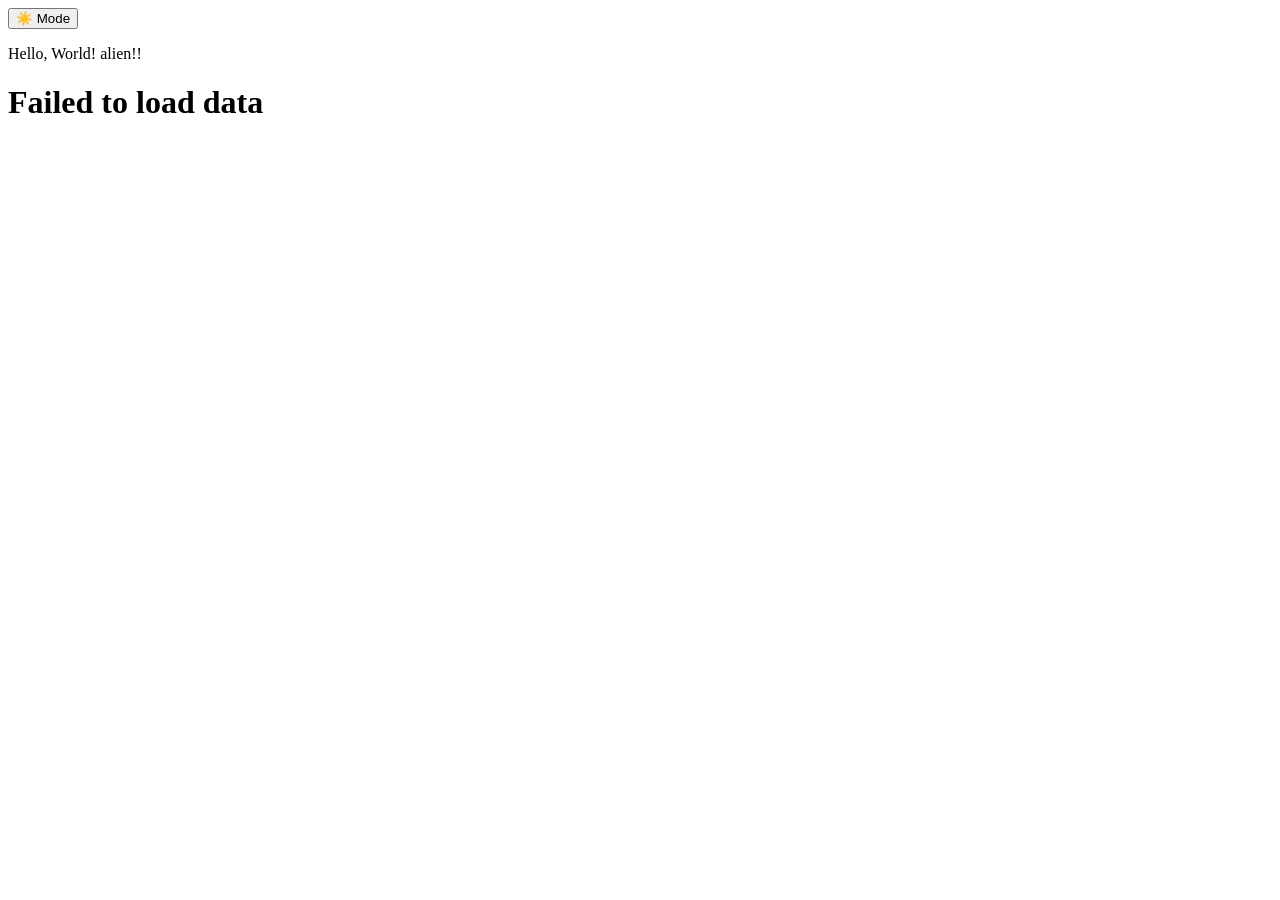
==== AWSCloud/MSE-AyushSingh0036.html @ ec2a0542 "auto update" ====
<!DOCTYPE html>
<html lang="en">
<head>
    <meta charset="UTF-8">
    <meta name="viewport" content="width=device-width, initial-scale=1.0">
    <title>Document xyz</title>
    <link rel="stylesheet" href="style.css">
</head>
<body>

    <!-- THE UPGRADED CARD LAYOUT -->
    <div class="card" id="profile-card">
        <!-- Theme Toggle Button -->
        <button id="theme-btn" onclick="toggleTheme()">☀️ Mode</button>

        <p>Hello, World! alien!!</p>
        
        <!-- Live Data Slots -->
        <h1 id="developer-name">Loading Profile...</h1>
        <h3 id="developer-role"></h3>
        <div id="skills-list"></div>
    </div>

    <!-- THE REWRITTEN JAVASCRIPT BLOCK -->
    <script>
        // 1. Fetching data cleanly from data.json
        async function loadProfileData() {
            try {
                const response = await fetch('data.json');
                if (!response.ok) throw new Error('Could not find data.json');
                
                const data = await response.json();
                
                // Inject values into HTML targets safely
                document.getElementById('developer-name').innerText = data.user.name;
                document.getElementById('developer-role').innerText = `${data.user.role} | ${data.user.status}`;
                
                // Clear loading indicators and render skills array
                const skillsContainer = document.getElementById('skills-list');
                skillsContainer.innerHTML = ''; 
                
                data.user.skills.forEach(skill => {
                    const badge = document.createElement('span');
                    badge.className = 'badge';
                    badge.innerText = skill;
                    skillsContainer.appendChild(badge);
                });
            } catch (error) {
                console.error("Error reading application data:", error);
                document.getElementById('developer-name').innerText = "Failed to load data";
            }
        }

        // 2. Interactive Theme Switcher Logic
        function toggleTheme() {
            const body = document.body;
            const card = document.getElementById('profile-card');
            const btn = document.getElementById('theme-btn');
            
            body.classList.toggle('light-mode');
            card.classList.toggle('light-card');
            
            if (body.classList.contains('light-mode')) {
                btn.innerText = "🌙 Mode";
            } else {
                btn.innerText = "☀️ Mode";
            }
        }

        // Initialize application logic immediately on page load
        window.addEventListener('DOMContentLoaded', loadProfileData);
    </script>
</body>
</html>
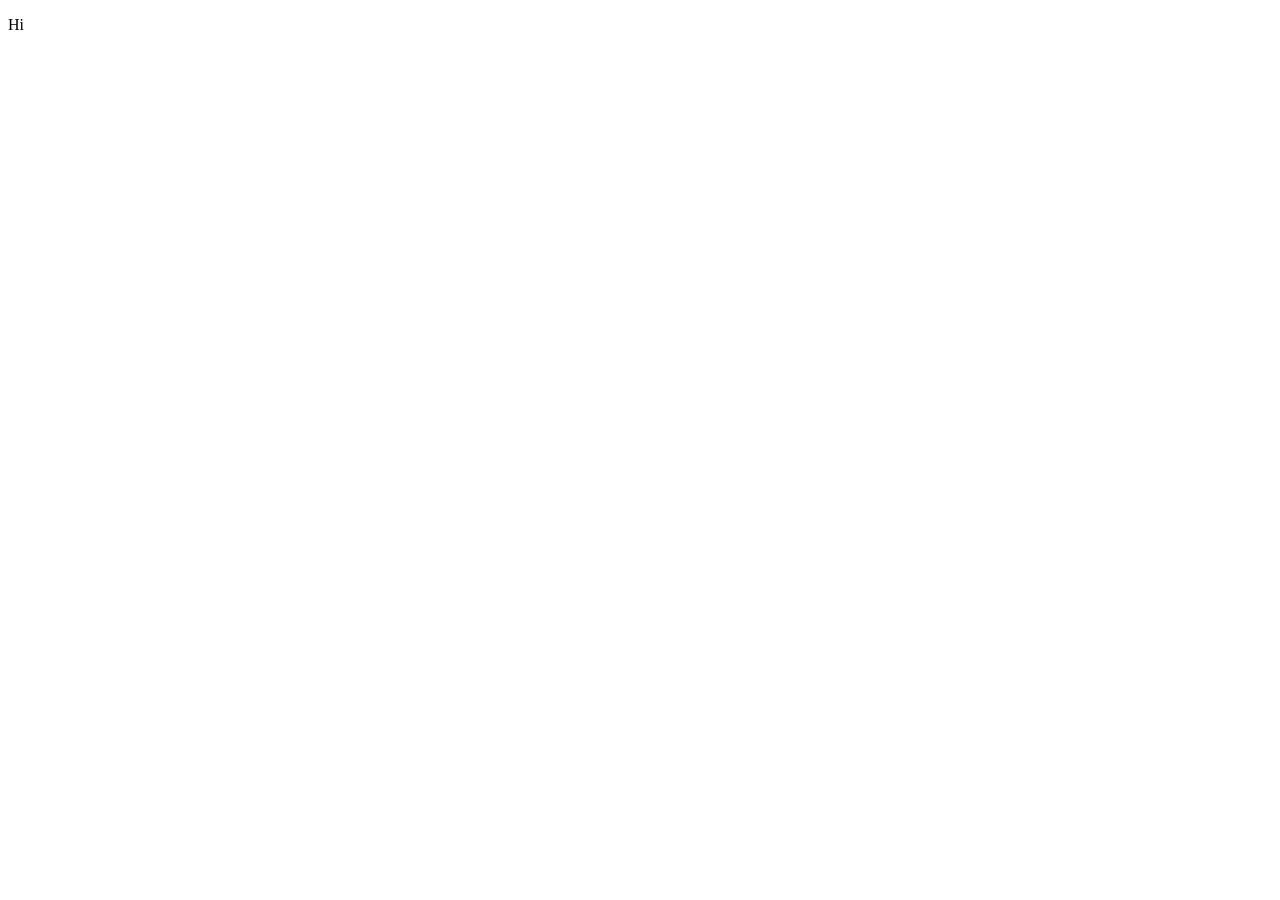
==== commit 05bfcc27: "auto update" ====
--- a/AWSCloud/MSE-AyushSingh0036.html
+++ b/AWSCloud/MSE-AyushSingh0036.html
@@ -8,67 +8,6 @@
 </head>
 <body>
 
-    <!-- THE UPGRADED CARD LAYOUT -->
-    <div class="card" id="profile-card">
-        <!-- Theme Toggle Button -->
-        <button id="theme-btn" onclick="toggleTheme()">☀️ Mode</button>
-
-        <p>Hello, World! alien!!</p>
-        
-        <!-- Live Data Slots -->
-        <h1 id="developer-name">Loading Profile...</h1>
-        <h3 id="developer-role"></h3>
-        <div id="skills-list"></div>
-    </div>
-
-    <!-- THE REWRITTEN JAVASCRIPT BLOCK -->
-    <script>
-        // 1. Fetching data cleanly from data.json
-        async function loadProfileData() {
-            try {
-                const response = await fetch('data.json');
-                if (!response.ok) throw new Error('Could not find data.json');
-                
-                const data = await response.json();
-                
-                // Inject values into HTML targets safely
-                document.getElementById('developer-name').innerText = data.user.name;
-                document.getElementById('developer-role').innerText = `${data.user.role} | ${data.user.status}`;
-                
-                // Clear loading indicators and render skills array
-                const skillsContainer = document.getElementById('skills-list');
-                skillsContainer.innerHTML = ''; 
-                
-                data.user.skills.forEach(skill => {
-                    const badge = document.createElement('span');
-                    badge.className = 'badge';
-                    badge.innerText = skill;
-                    skillsContainer.appendChild(badge);
-                });
-            } catch (error) {
-                console.error("Error reading application data:", error);
-                document.getElementById('developer-name').innerText = "Failed to load data";
-            }
-        }
-
-        // 2. Interactive Theme Switcher Logic
-        function toggleTheme() {
-            const body = document.body;
-            const card = document.getElementById('profile-card');
-            const btn = document.getElementById('theme-btn');
-            
-            body.classList.toggle('light-mode');
-            card.classList.toggle('light-card');
-            
-            if (body.classList.contains('light-mode')) {
-                btn.innerText = "🌙 Mode";
-            } else {
-                btn.innerText = "☀️ Mode";
-            }
-        }
-
-        // Initialize application logic immediately on page load
-        window.addEventListener('DOMContentLoaded', loadProfileData);
-    </script>
+    <p>Hi</p>
 </body>
 </html>
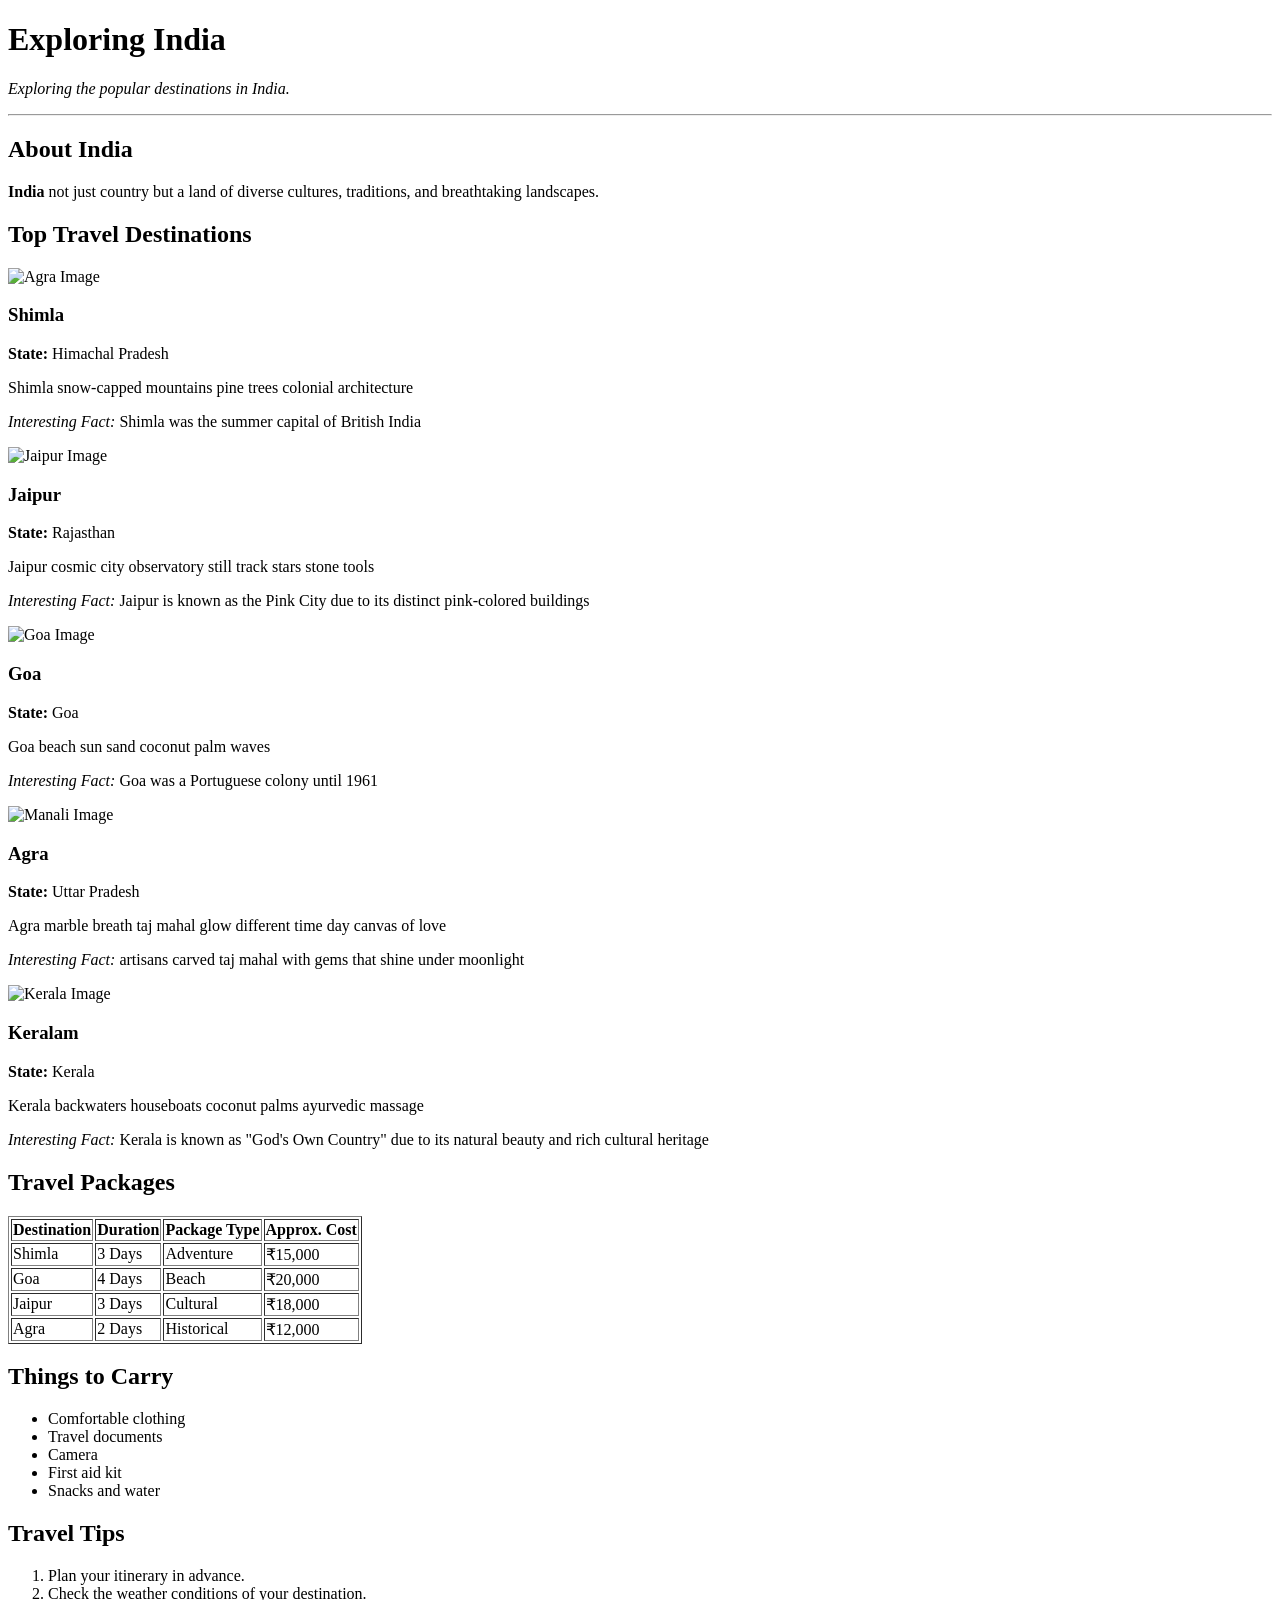
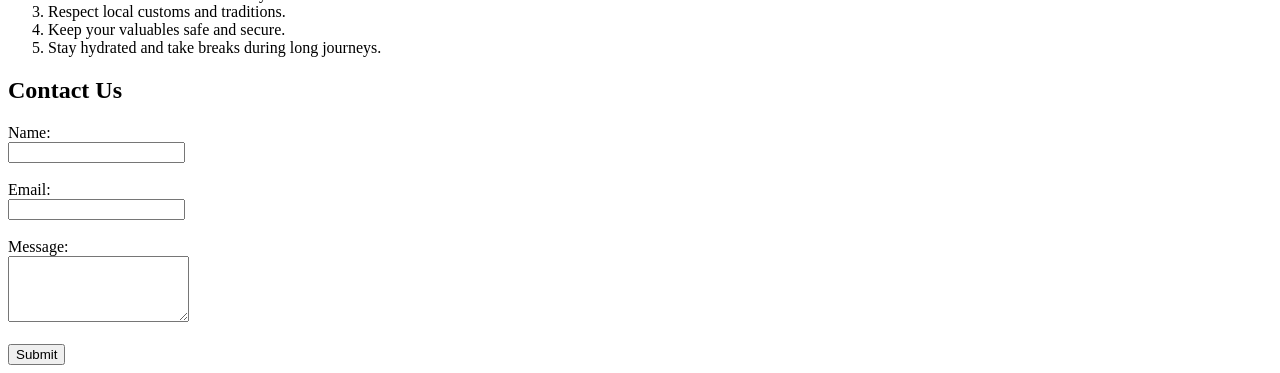
==== commit a4743fda: "auto update" ====
--- a/AWSCloud/MSE-AyushSingh0036.html
+++ b/AWSCloud/MSE-AyushSingh0036.html
@@ -1,13 +1,135 @@
-<!DOCTYPE html>
-<html lang="en">
-<head>
-    <meta charset="UTF-8">
-    <meta name="viewport" content="width=device-width, initial-scale=1.0">
-    <title>Document xyz</title>
-    <link rel="stylesheet" href="style.css">
-</head>
-<body>
+<!DOCTYPE html> 
+<html> 
+    <head> 
+        <link rel="stylesheet"href="Style.css">
+        <title>Travel and Tourism Website</title>
+        <link href="https://encrypted-tbn0.gstatic.com/images?q=tbn:ANd9GcSJ6bYeEQRVwQFHIDJTMjxsYoNL12P91Y7AkafY5y81Lw&s=10" rel="icon">
+    </head> 
 
-    <p>Hi</p>
-</body>
-</html>
+<body>  
+
+    
+    <header> 
+        <h1>Exploring India</h1> 
+        <p><i>Exploring the popular destinations in India.</i></p> 
+        <hr> 
+    </header> 
+
+    
+    <section> 
+        <h2>About India</h2> 
+        <p><b>India</b> not just country but a land of diverse cultures, traditions, and breathtaking landscapes.</p> 
+    </section> 
+
+    
+    <section>
+        <h2>Top Travel Destinations</h2> 
+
+        
+        <img src="https://encrypted-tbn0.gstatic.com/images?q=tbn:ANd9GcSS6dslh4A7EO34ei3Ywr207pYrH89nV8lkckLEMsmtAw&s=10" alt="Agra Image" width="200"> <!-- picture -->
+        <h3>Shimla</h3> 
+        <p><b>State:</b> Himachal Pradesh</p> 
+        <p>Shimla snow-capped mountains pine trees colonial architecture</p> 
+        <p><i>Interesting Fact:</i> Shimla was the summer capital of British India</p> 
+
+        
+        <img src="https://encrypted-tbn0.gstatic.com/images?q=tbn:ANd9GcQIxu1MAvSFG8vBbFVyZb55ClDnPiMWnWx03W8K4f7OzA&s=10" alt="Jaipur Image" width="200">
+        <h3>Jaipur</h3>
+        <p><b>State:</b> Rajasthan</p>
+        <p>Jaipur cosmic city observatory still track stars stone tools</p>
+        <p><i>Interesting Fact:</i> Jaipur is known as the Pink City due to its distinct pink-colored buildings</p>
+        
+        <img src="https://encrypted-tbn0.gstatic.com/images?q=tbn:ANd9GcSp9ye-GSUMICdm-E39QSCazATCZmaCEi05akk5PJiY-w&s=10" alt="Goa Image" width="200">
+        <h3>Goa</h3>
+        <p><b>State:</b> Goa</p>
+        <p>Goa beach sun sand coconut palm waves</p>
+        <p><i>Interesting Fact:</i> Goa was a Portuguese colony until 1961</p>
+        
+        <img src="https://encrypted-tbn0.gstatic.com/images?q=tbn:ANd9GcRGPlyUO5e0KKByTQ5SLAKnum8kNG2lcvAqK2Qro10RZA&s=10" alt="Manali Image" width="200">
+        <h3>Agra</h3>
+        <p><b>State:</b> Uttar Pradesh</p>
+        <p>Agra marble breath taj mahal glow different time day canvas of love</p>
+        <p><i>Interesting Fact:</i> artisans carved taj mahal with gems that shine under moonlight</p>
+
+        
+        <img src="https://encrypted-tbn0.gstatic.com/images?q=tbn:ANd9GcQyu6OY0H_nspHxxn3TvCznXTH7gHf3Im-tZ6jTeYe6cw&s=10" alt="Kerala Image" width="200">
+        <h3>Keralam</h3>
+        <p><b>State:</b> Kerala</p>
+        <p>Kerala backwaters houseboats coconut palms ayurvedic massage</p>
+        <p><i>Interesting Fact:</i> Kerala is known as "God's Own Country" due to its natural beauty and rich cultural heritage</p>
+    </section>
+
+    
+    <section>
+        <h2>Travel Packages</h2> 
+        <table border="1"> 
+            <tr>
+                <th>Destination</th>
+                <th>Duration</th>
+                <th>Package Type</th>
+                <th>Approx. Cost</th>
+            </tr>
+            <tr>
+                <td>Shimla</td>
+                <td>3 Days</td>
+                <td>Adventure</td>
+                <td>₹15,000</td>
+            </tr>
+            <tr>
+                <td>Goa</td>
+                <td>4 Days</td>
+                <td>Beach</td>
+                <td>₹20,000</td>
+            </tr>
+            <tr>
+                <td>Jaipur</td>
+                <td>3 Days</td>
+                <td>Cultural</td>
+                <td>₹18,000</td>
+            </tr>
+            <tr>
+                <td>Agra</td>
+                <td>2 Days</td>
+                <td>Historical</td>
+                <td>₹12,000</td>
+            </tr>
+        </table>
+    </section>
+
+    
+    <section>
+        <h2>Things to Carry</h2>
+        <ul>
+            <li>Comfortable clothing</li>
+            <li>Travel documents</li>
+            <li>Camera</li>
+            <li>First aid kit</li>
+            <li>Snacks and water</li>
+        </ul>
+
+        <h2>Travel Tips</h2>
+        <ol>
+            <li>Plan your itinerary in advance.</li>
+            <li>Check the weather conditions of your destination.</li>
+            <li>Respect local customs and traditions.</li>
+            <li>Keep your valuables safe and secure.</li>
+            <li>Stay hydrated and take breaks during long journeys.</li>
+        </ol>
+    </section>
+
+    
+    <section>
+        <h2>Contact Us</h2>
+        <form action="submit_form.php" method="post">
+            <label for="name">Name:</label><br>
+            <input type="text" id="name" name="name" required><br><br>
+
+            <label for="email">Email:</label><br>
+            <input type="email" id="email" name="email" required><br><br>
+
+            <label for="message">Message:</label><br>
+            <textarea id="message" name="message" rows="4" required></textarea><br><br>
+
+            <input type="submit" value="Submit">
+        </form>
+            
--- a/AWSCloud/Style.css
+++ b/AWSCloud/Style.css
@@ -0,0 +1,20 @@
+/* body {
+    background-color: #1e1e24; /* Dark sleek background */
+    color: #ffffff;           /* White text color */
+    font-family: 'Segoe UI', Tahoma, Geneva, Verdana, sans-serif;
+    display: flex;
+    flex-direction: column;
+    align-items: center;
+    justify-content: center;
+    height: 100vh;
+    margin: 0;
+}
+
+p {
+    font-size: 24px;
+    background: linear-gradient(45deg, #ff007f, #7f00ff);
+    background-clip: text;
+    -webkit-background-clip: text;
+    -webkit-text-fill-color: transparent;
+    font-weight: bold;
+} */
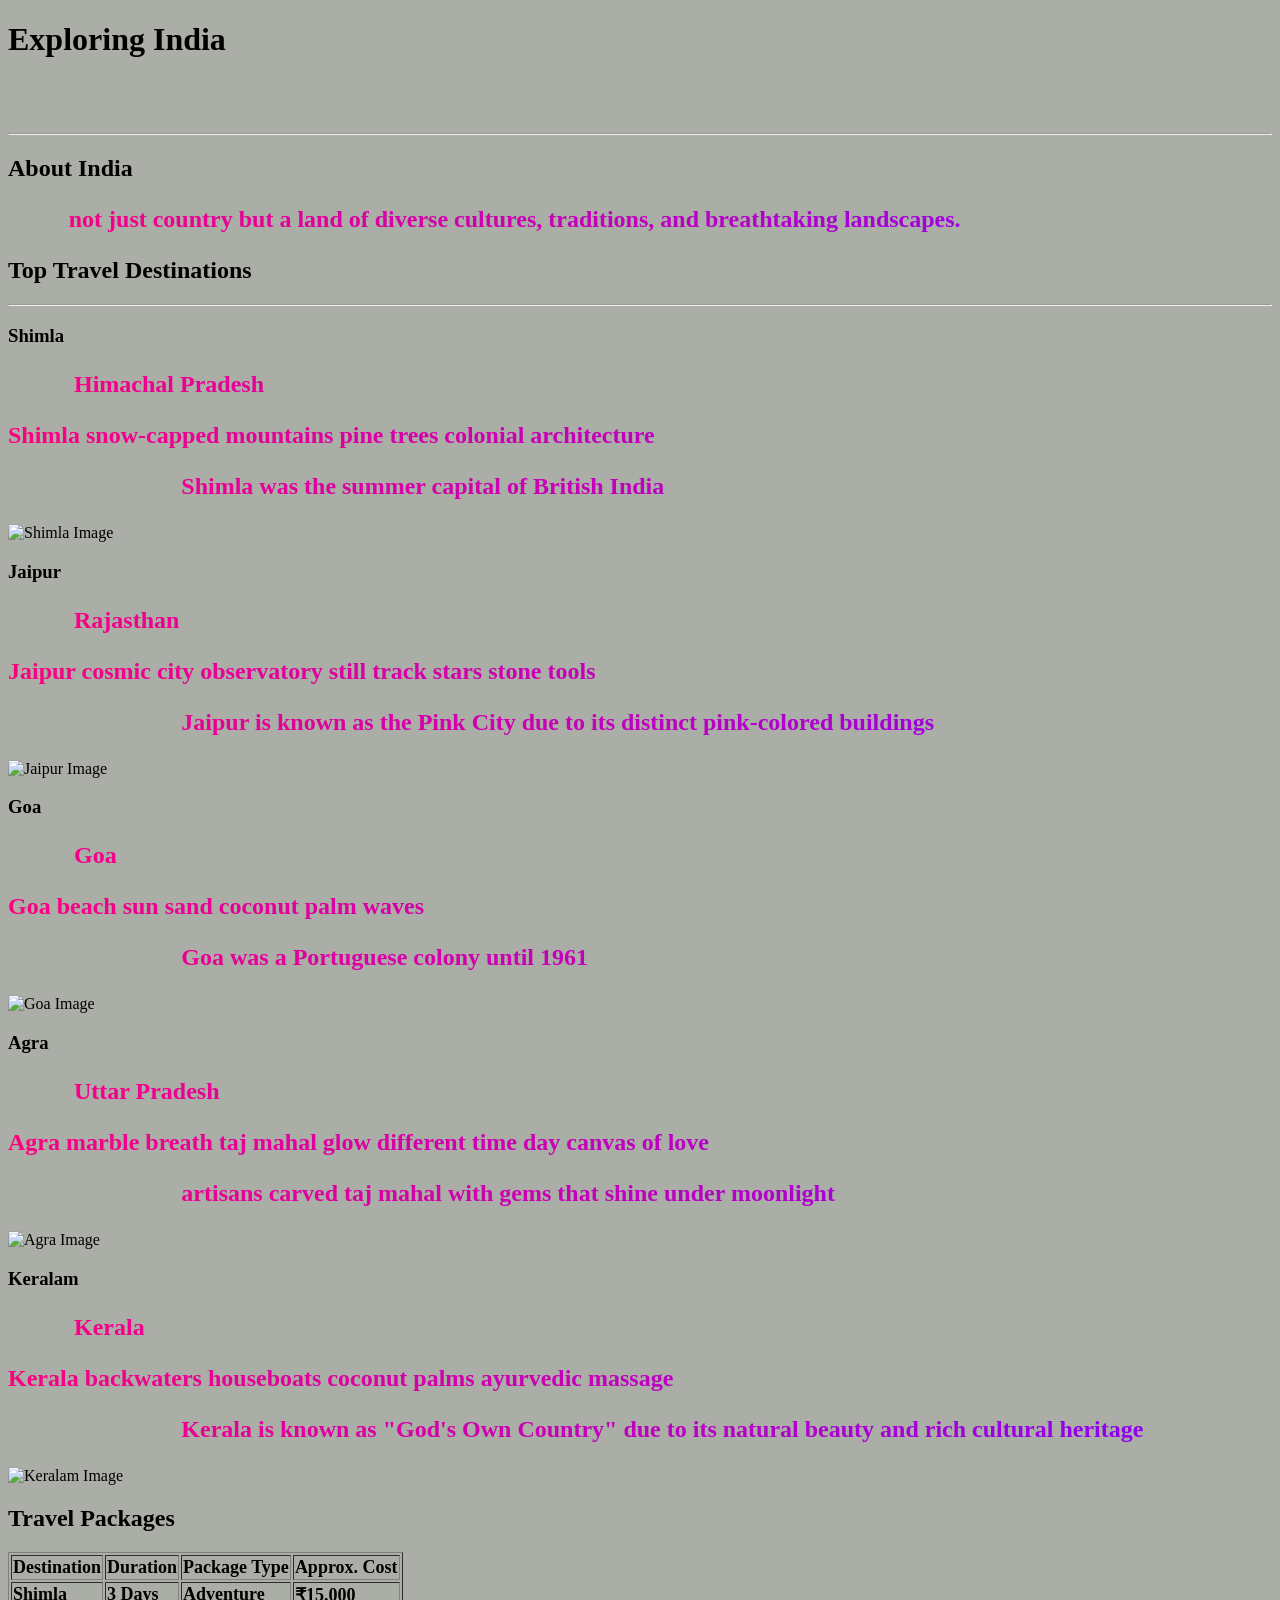
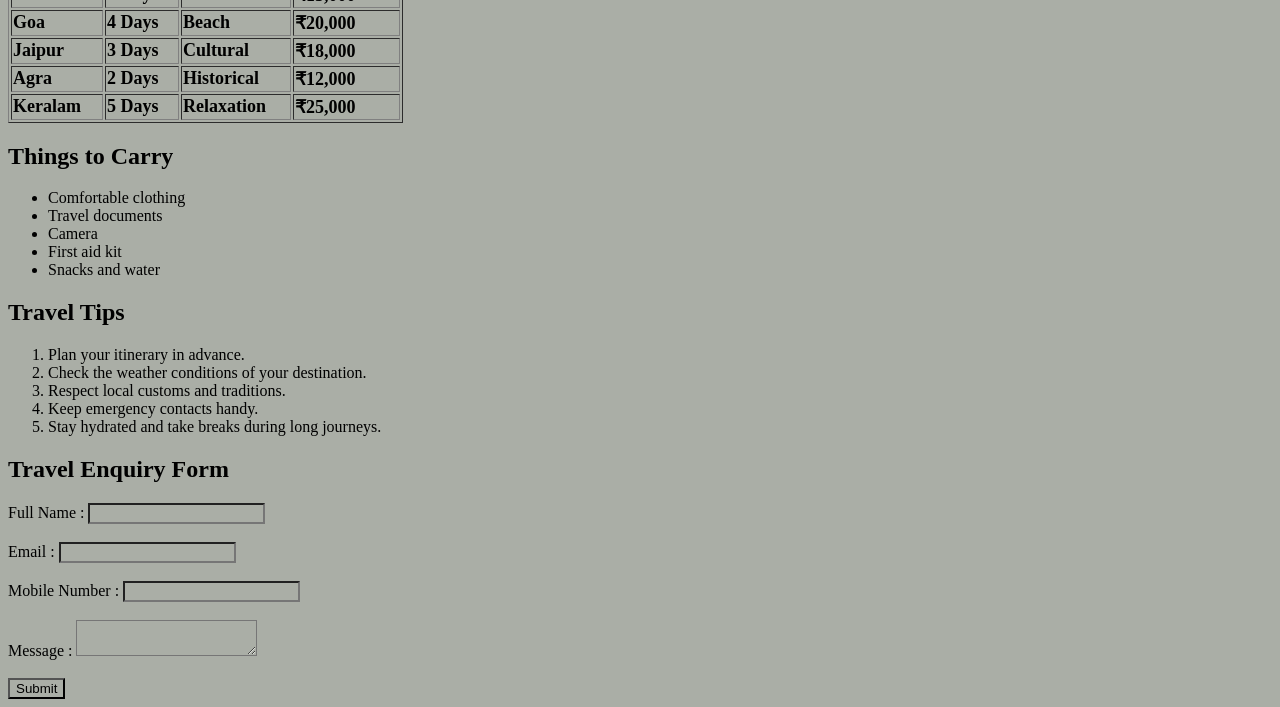
==== commit 8853875c: "auto update" ====
--- a/AWSCloud/MSE-AyushSingh0036.html
+++ b/AWSCloud/MSE-AyushSingh0036.html
@@ -24,39 +24,41 @@
     
     <section>
         <h2>Top Travel Destinations</h2> 
-
-        
-        <img src="https://encrypted-tbn0.gstatic.com/images?q=tbn:ANd9GcSS6dslh4A7EO34ei3Ywr207pYrH89nV8lkckLEMsmtAw&s=10" alt="Agra Image" width="200"> <!-- picture -->
+        <hr>
         <h3>Shimla</h3> 
         <p><b>State:</b> Himachal Pradesh</p> 
         <p>Shimla snow-capped mountains pine trees colonial architecture</p> 
         <p><i>Interesting Fact:</i> Shimla was the summer capital of British India</p> 
+        <img src="https://encrypted-tbn0.gstatic.com/images?q=tbn:ANd9GcSQIQYUCHLscMyW1WJqlYfCLeEUy78O2hTWDSZ9KbaaPQ&s=10" alt="Shimla Image" width="200">
 
         
-        <img src="https://encrypted-tbn0.gstatic.com/images?q=tbn:ANd9GcQIxu1MAvSFG8vBbFVyZb55ClDnPiMWnWx03W8K4f7OzA&s=10" alt="Jaipur Image" width="200">
         <h3>Jaipur</h3>
         <p><b>State:</b> Rajasthan</p>
         <p>Jaipur cosmic city observatory still track stars stone tools</p>
         <p><i>Interesting Fact:</i> Jaipur is known as the Pink City due to its distinct pink-colored buildings</p>
+        <img src="https://encrypted-tbn0.gstatic.com/images?q=tbn:ANd9GcSQIQYUCHLscMyW1WJqlYfCLeEUy78O2hTWDSZ9KbaaPQ&s=10" alt="Jaipur Image" width="200">
         
-        <img src="https://encrypted-tbn0.gstatic.com/images?q=tbn:ANd9GcSp9ye-GSUMICdm-E39QSCazATCZmaCEi05akk5PJiY-w&s=10" alt="Goa Image" width="200">
         <h3>Goa</h3>
         <p><b>State:</b> Goa</p>
         <p>Goa beach sun sand coconut palm waves</p>
         <p><i>Interesting Fact:</i> Goa was a Portuguese colony until 1961</p>
+        <img src="https://encrypted-tbn0.gstatic.com/images?q=tbn:ANd9GcSKAwNaV7VFt0w2VFZ790LnepTZfbwRUGBeBFOl1bVbXg&s=10" alt="Goa Image" width="200">
+
         
-        <img src="https://encrypted-tbn0.gstatic.com/images?q=tbn:ANd9GcRGPlyUO5e0KKByTQ5SLAKnum8kNG2lcvAqK2Qro10RZA&s=10" alt="Manali Image" width="200">
         <h3>Agra</h3>
         <p><b>State:</b> Uttar Pradesh</p>
         <p>Agra marble breath taj mahal glow different time day canvas of love</p>
         <p><i>Interesting Fact:</i> artisans carved taj mahal with gems that shine under moonlight</p>
+         <img src="https://encrypted-tbn0.gstatic.com/images?q=tbn:ANd9GcQiIC-86JGFHhMkpR0NWvifMB80HJz8tSkKw7OX0kf3Vw&s=10" alt="Agra Image" width="200">
+
 
         
-        <img src="https://encrypted-tbn0.gstatic.com/images?q=tbn:ANd9GcQyu6OY0H_nspHxxn3TvCznXTH7gHf3Im-tZ6jTeYe6cw&s=10" alt="Kerala Image" width="200">
         <h3>Keralam</h3>
         <p><b>State:</b> Kerala</p>
         <p>Kerala backwaters houseboats coconut palms ayurvedic massage</p>
         <p><i>Interesting Fact:</i> Kerala is known as "God's Own Country" due to its natural beauty and rich cultural heritage</p>
+         <img src="https://encrypted-tbn0.gstatic.com/images?q=tbn:ANd9GcQJ8JGqbHJ5r1oGcyfe7BsAEGBMFL8Ry5D1r9mjcbN1jw&s=10" alt="Keralam Image" width="200">
+
     </section>
 
     
@@ -93,6 +95,11 @@
                 <td>Historical</td>
                 <td>₹12,000</td>
             </tr>
+            <tr>
+                <td>Keralam</td>
+                <td>5 Days</td>
+                <td>Relaxation</td>
+                <td>₹25,000</td>
         </table>
     </section>
 
@@ -112,24 +119,24 @@
             <li>Plan your itinerary in advance.</li>
             <li>Check the weather conditions of your destination.</li>
             <li>Respect local customs and traditions.</li>
-            <li>Keep your valuables safe and secure.</li>
+            <li>Keep emergency contacts handy.</li>
             <li>Stay hydrated and take breaks during long journeys.</li>
         </ol>
     </section>
 
     
     <section>
-        <h2>Contact Us</h2>
-        <form action="submit_form.php" method="post">
-            <label for="name">Name:</label><br>
-            <input type="text" id="name" name="name" required><br><br>
+        <h2>Travel Enquiry Form</h2>
+        <form>
+            <label>Full Name :</label>
+            <input type="text" name="fullname"><br><br>
 
-            <label for="email">Email:</label><br>
-            <input type="email" id="email" name="email" required><br><br>
-
-            <label for="message">Message:</label><br>
-            <textarea id="message" name="message" rows="4" required></textarea><br><br>
-
+            <label>Email :</label>
+            <input type="email" name="email"><br><br>
+            <label>Mobile Number :</label>
+            <input type="tel" name="mobile"><br><br>
+            <label>Message :</label>
+            <textarea name="message"></textarea><br><br>
             <input type="submit" value="Submit">
         </form>
-            +    </section>
--- a/AWSCloud/Style.css
+++ b/AWSCloud/Style.css
@@ -1,14 +1,3 @@
-/* body {
-    background-color: #1e1e24; /* Dark sleek background */
-    color: #ffffff;           /* White text color */
-    font-family: 'Segoe UI', Tahoma, Geneva, Verdana, sans-serif;
-    display: flex;
-    flex-direction: column;
-    align-items: center;
-    justify-content: center;
-    height: 100vh;
-    margin: 0;
-}
 
 p {
     font-size: 24px;
@@ -17,4 +6,22 @@
     -webkit-background-clip: text;
     -webkit-text-fill-color: transparent;
     font-weight: bold;
-} */
+}
+h {
+    font-size: 36px;
+    background: linear-gradient(45deg, #ff007f, #7f00ff);
+    background-clip: text;
+    -webkit-background-clip: text;
+    -webkit-text-fill-color: transparent;
+    font-weight: bold;
+}
+tr {
+    font-size: 18px;
+    background: linear-gradient(45deg, #ff007f, #7f00ff);
+    background-clip: text;
+    -webkit-background-clip: text;
+    font-weight: bold;
+}
+* {
+    background-color:#aaaea6
+}
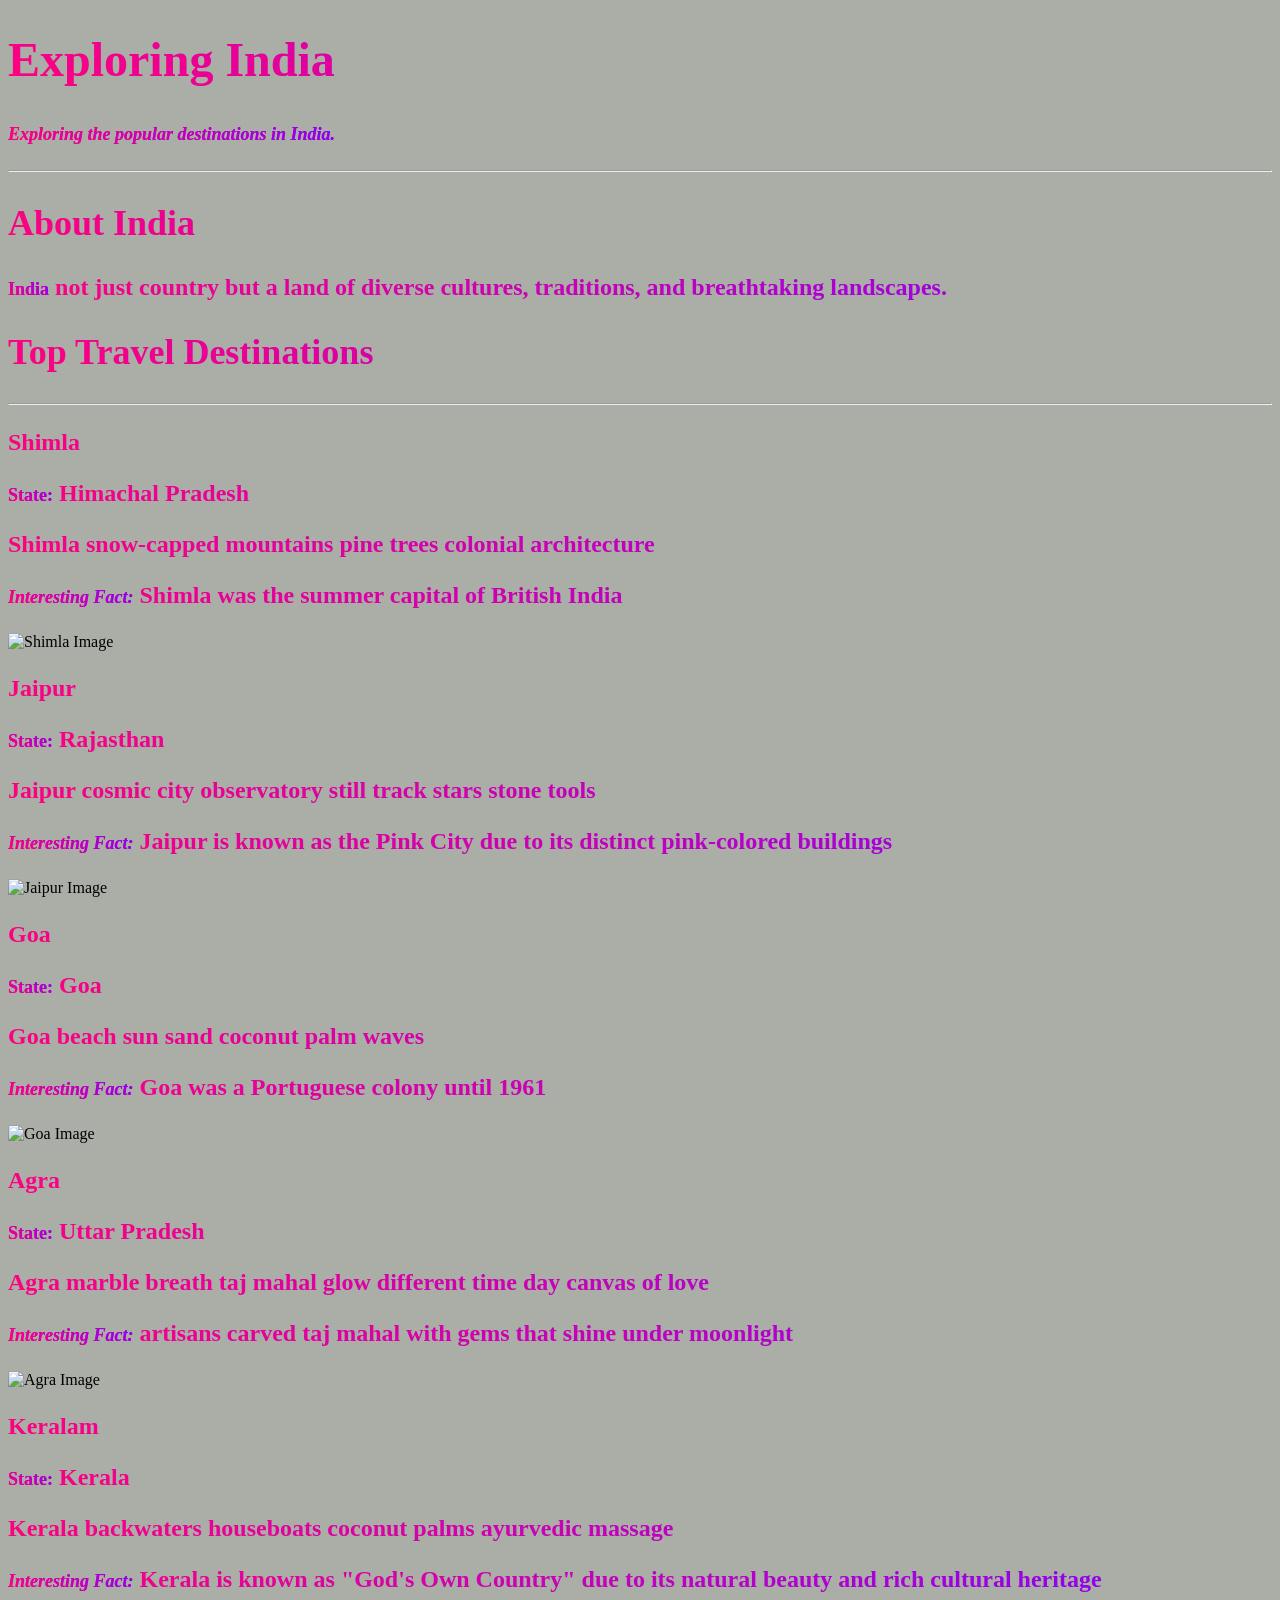
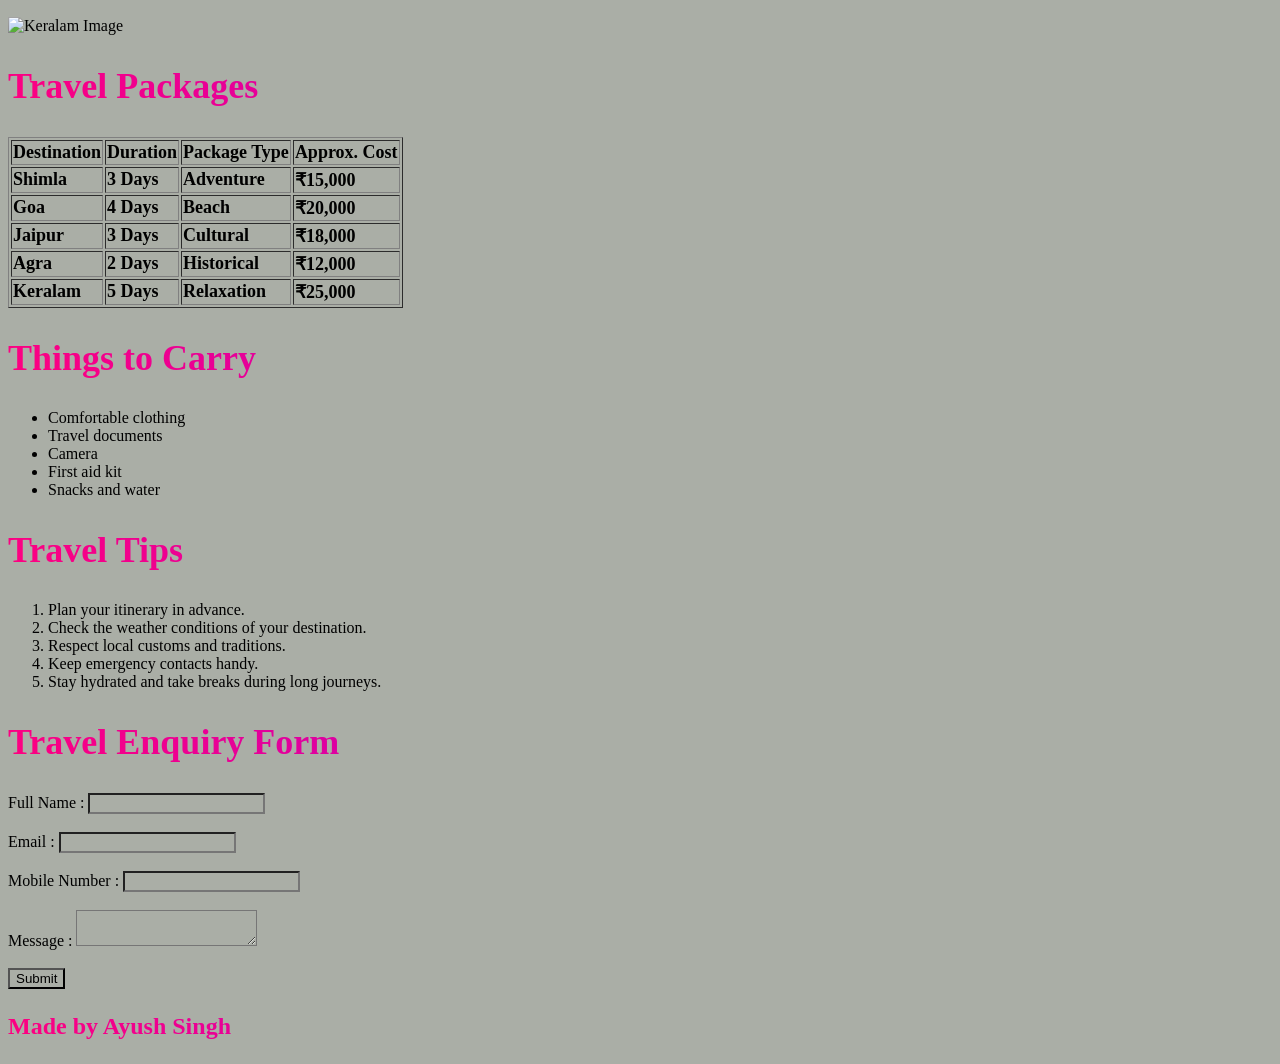
==== commit 46a8af8a: "auto update" ====
--- a/AWSCloud/MSE-AyushSingh0036.html
+++ b/AWSCloud/MSE-AyushSingh0036.html
@@ -140,3 +140,4 @@
             <input type="submit" value="Submit">
         </form>
     </section>
+    <p>Made by Ayush Singh</p>
--- a/AWSCloud/Style.css
+++ b/AWSCloud/Style.css
@@ -22,6 +22,54 @@
     -webkit-background-clip: text;
     font-weight: bold;
 }
+h1 {
+    font-size: 48px;
+    background: linear-gradient(45deg, #ff007f, #7f00ff);
+    background-clip: text;
+    -webkit-background-clip: text;
+    -webkit-text-fill-color: transparent;
+    font-weight: bold;
+}
+h2 {
+    font-size: 36px;
+    background: linear-gradient(45deg, #ff007f, #7f00ff);
+    background-clip: text;
+    -webkit-background-clip: text;
+    -webkit-text-fill-color: transparent;
+    font-weight: bold;
+}
+h3 {
+    font-size: 24px;
+    background: linear-gradient(45deg, #ff007f, #7f00ff);
+    background-clip: text;
+    -webkit-background-clip: text;
+    -webkit-text-fill-color: transparent;
+    font-weight: bold;
+}
+h4 {
+    font-size: 18px;
+    background: linear-gradient(45deg, #ff007f, #7f00ff);
+    background-clip: text;
+    -webkit-background-clip: text;
+    -webkit-text-fill-color: transparent;
+    font-weight: bold;
+}
+i {
+    font-size: 18px;
+    background: linear-gradient(45deg, #ff007f, #7f00ff);
+    background-clip: text;
+    -webkit-background-clip: text;
+    -webkit-text-fill-color: transparent;
+    font-weight: bold;
+}
+b {
+    font-size: 18px;
+    background: linear-gradient(45deg, #ff007f, #7f00ff);
+    background-clip: text;
+    -webkit-background-clip: text;
+    -webkit-text-fill-color: transparent;
+    font-weight: bold;
+}
 * {
     background-color:#aaaea6
 }
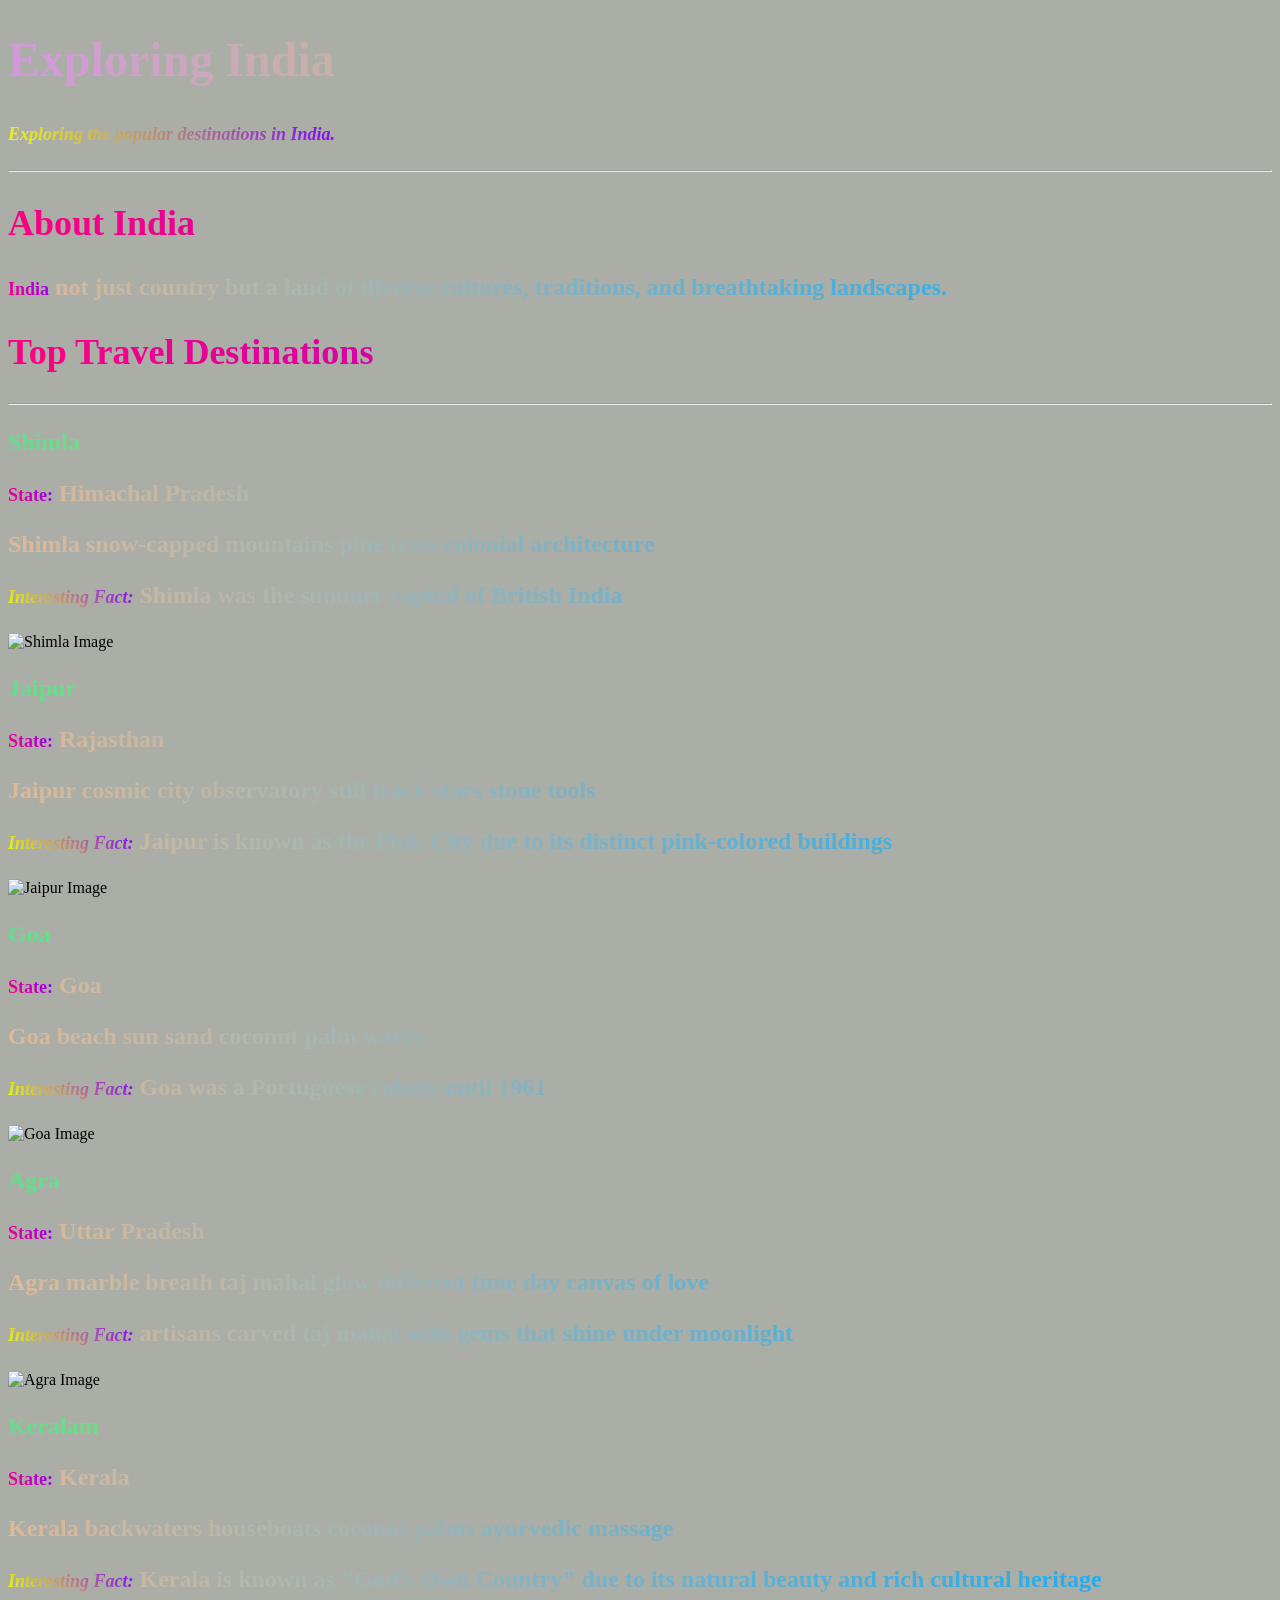
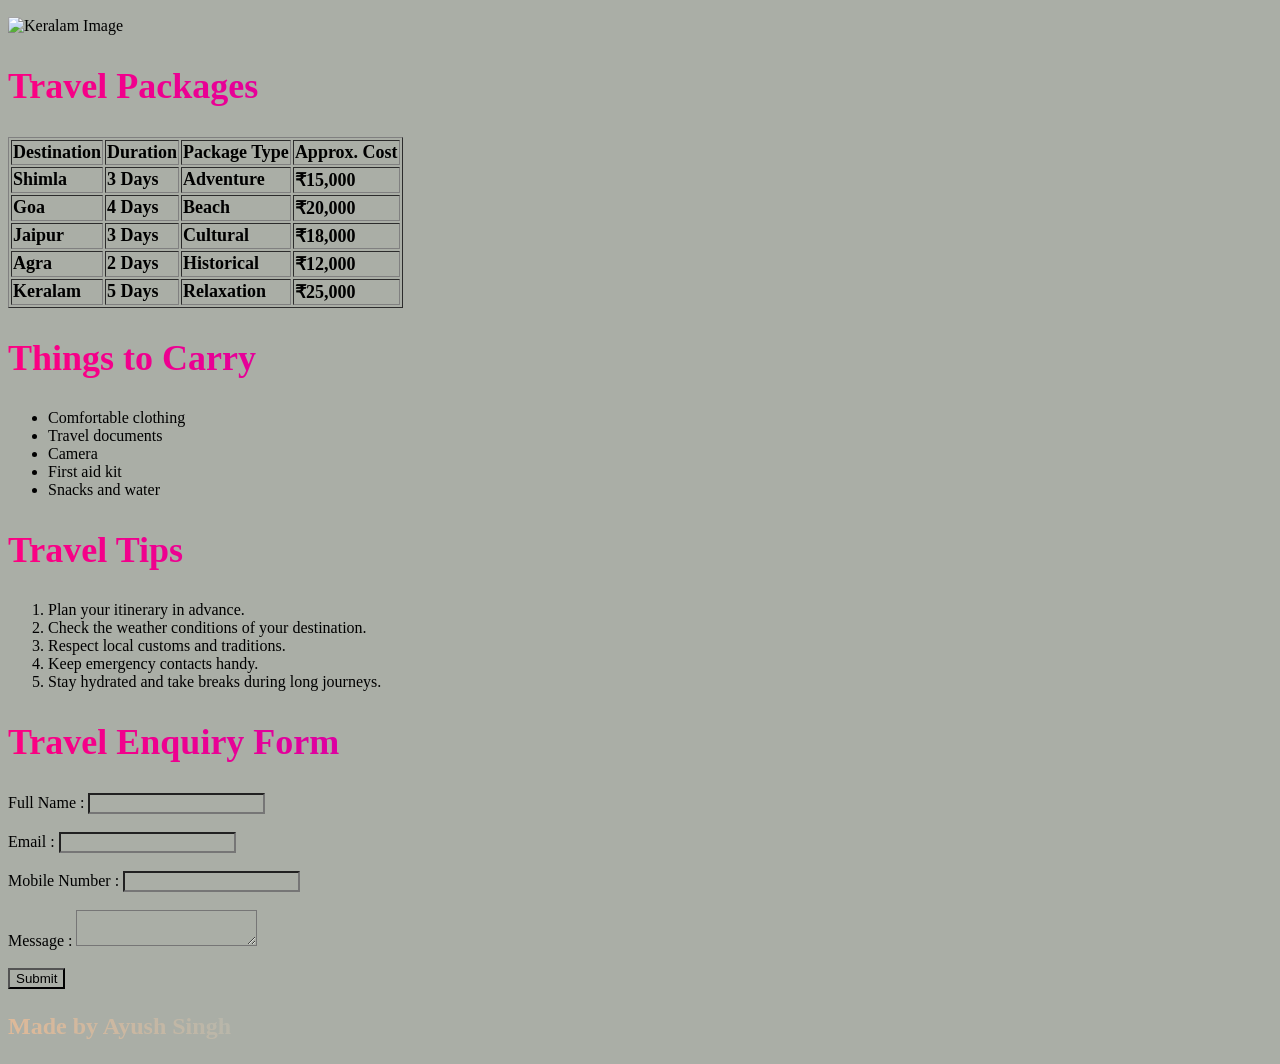
==== commit 0d1df9d2: "auto update" ====
--- a/AWSCloud/MSE-AyushSingh0036.html
+++ b/AWSCloud/MSE-AyushSingh0036.html
@@ -1,7 +1,7 @@
 <!DOCTYPE html> 
 <html> 
     <head> 
-        <link rel="stylesheet"href="Style.css">
+        <link rel="stylesheet"href="Style.css"/>
         <title>Travel and Tourism Website</title>
         <link href="https://encrypted-tbn0.gstatic.com/images?q=tbn:ANd9GcSJ6bYeEQRVwQFHIDJTMjxsYoNL12P91Y7AkafY5y81Lw&s=10" rel="icon">
     </head> 
--- a/AWSCloud/Style.css
+++ b/AWSCloud/Style.css
@@ -1,7 +1,7 @@
 
 p {
     font-size: 24px;
-    background: linear-gradient(45deg, #ff007f, #7f00ff);
+    background: linear-gradient(45deg, #e1b997, #00aaff);
     background-clip: text;
     -webkit-background-clip: text;
     -webkit-text-fill-color: transparent;
@@ -9,7 +9,7 @@
 }
 h {
     font-size: 36px;
-    background: linear-gradient(45deg, #ff007f, #7f00ff);
+    background: linear-gradient(45deg, #715462, #e98a8a);
     background-clip: text;
     -webkit-background-clip: text;
     -webkit-text-fill-color: transparent;
@@ -17,14 +17,14 @@
 }
 tr {
     font-size: 18px;
-    background: linear-gradient(45deg, #ff007f, #7f00ff);
+    background: linear-gradient(45deg, #ab36c8, #17c11f);
     background-clip: text;
     -webkit-background-clip: text;
     font-weight: bold;
 }
 h1 {
     font-size: 48px;
-    background: linear-gradient(45deg, #ff007f, #7f00ff);
+    background: linear-gradient(45deg, #d396e2, #a6ff00);
     background-clip: text;
     -webkit-background-clip: text;
     -webkit-text-fill-color: transparent;
@@ -40,7 +40,7 @@
 }
 h3 {
     font-size: 24px;
-    background: linear-gradient(45deg, #ff007f, #7f00ff);
+    background: linear-gradient(45deg, #5fde8e, #fff200);
     background-clip: text;
     -webkit-background-clip: text;
     -webkit-text-fill-color: transparent;
@@ -48,7 +48,7 @@
 }
 h4 {
     font-size: 18px;
-    background: linear-gradient(45deg, #ff007f, #7f00ff);
+    background: linear-gradient(45deg, #667682, #ff0000);
     background-clip: text;
     -webkit-background-clip: text;
     -webkit-text-fill-color: transparent;
@@ -56,7 +56,7 @@
 }
 i {
     font-size: 18px;
-    background: linear-gradient(45deg, #ff007f, #7f00ff);
+    background: linear-gradient(45deg, #eaff00, #8000ff);
     background-clip: text;
     -webkit-background-clip: text;
     -webkit-text-fill-color: transparent;
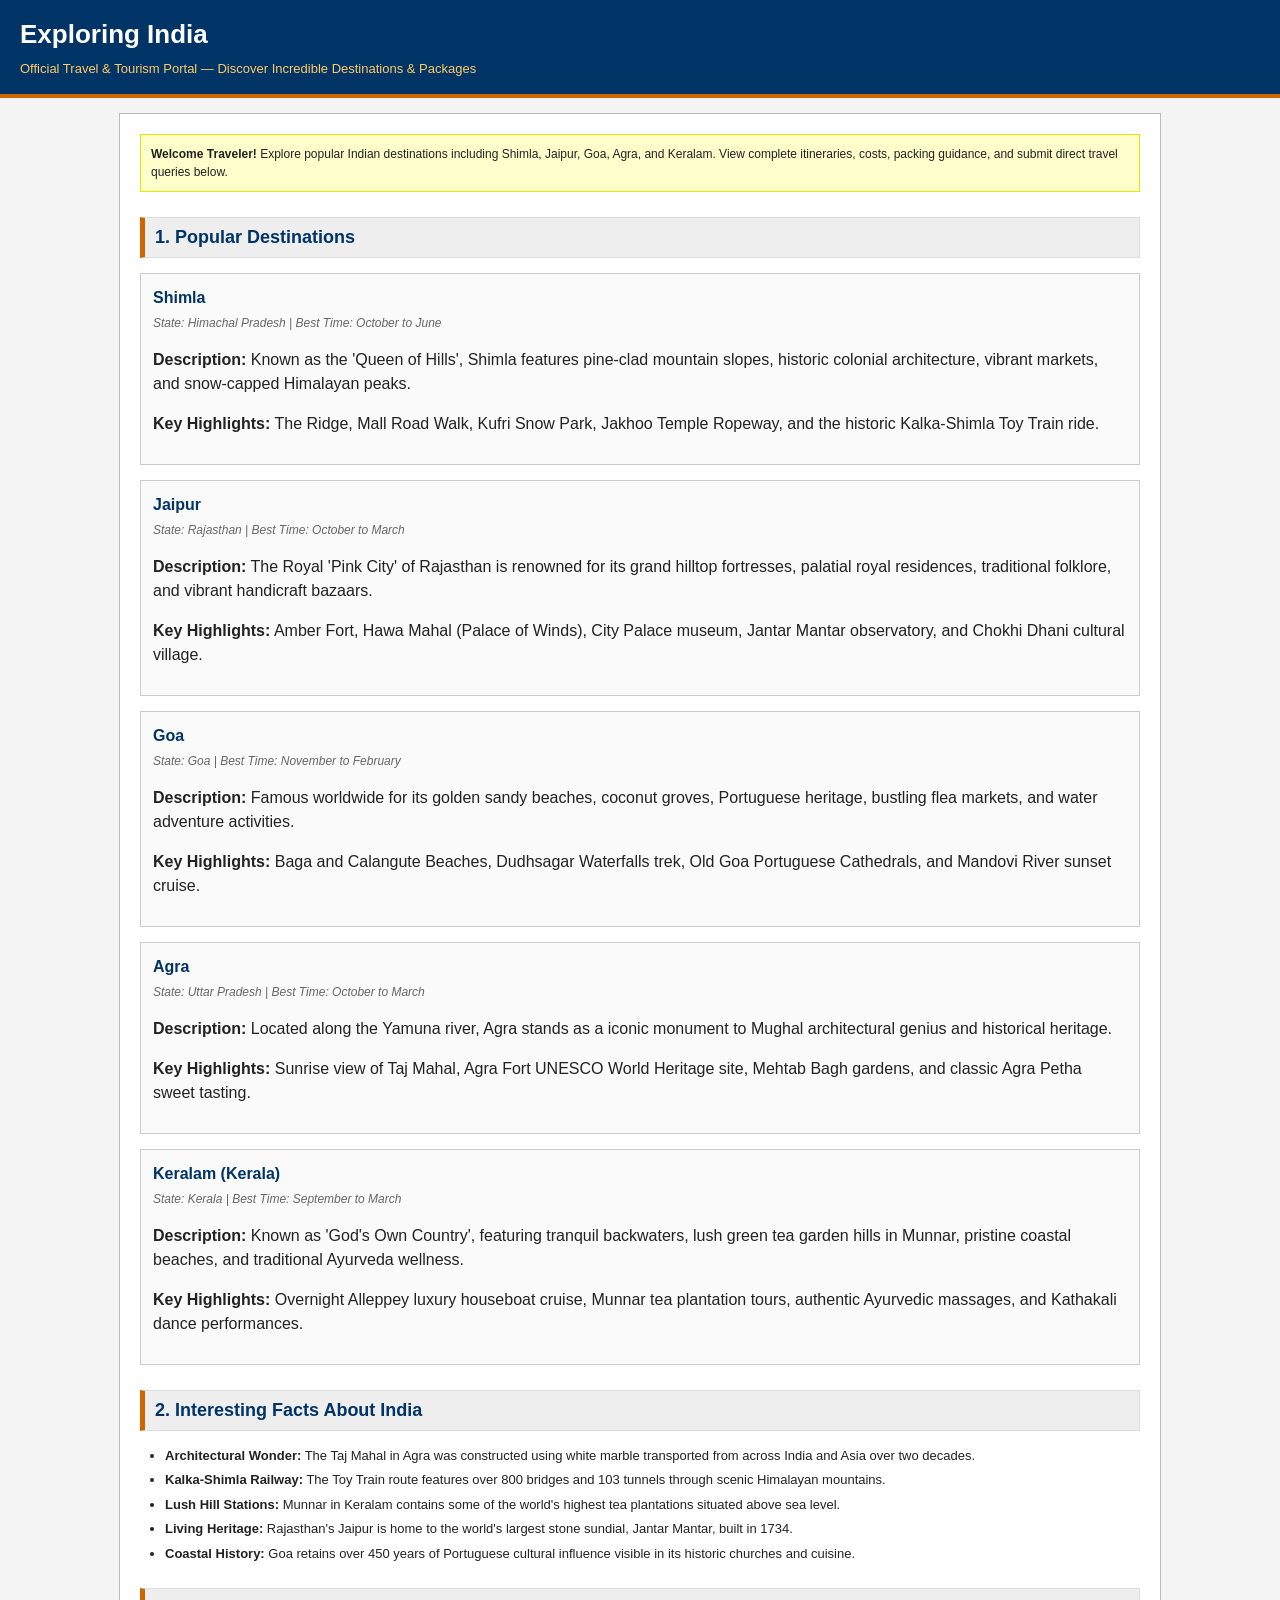
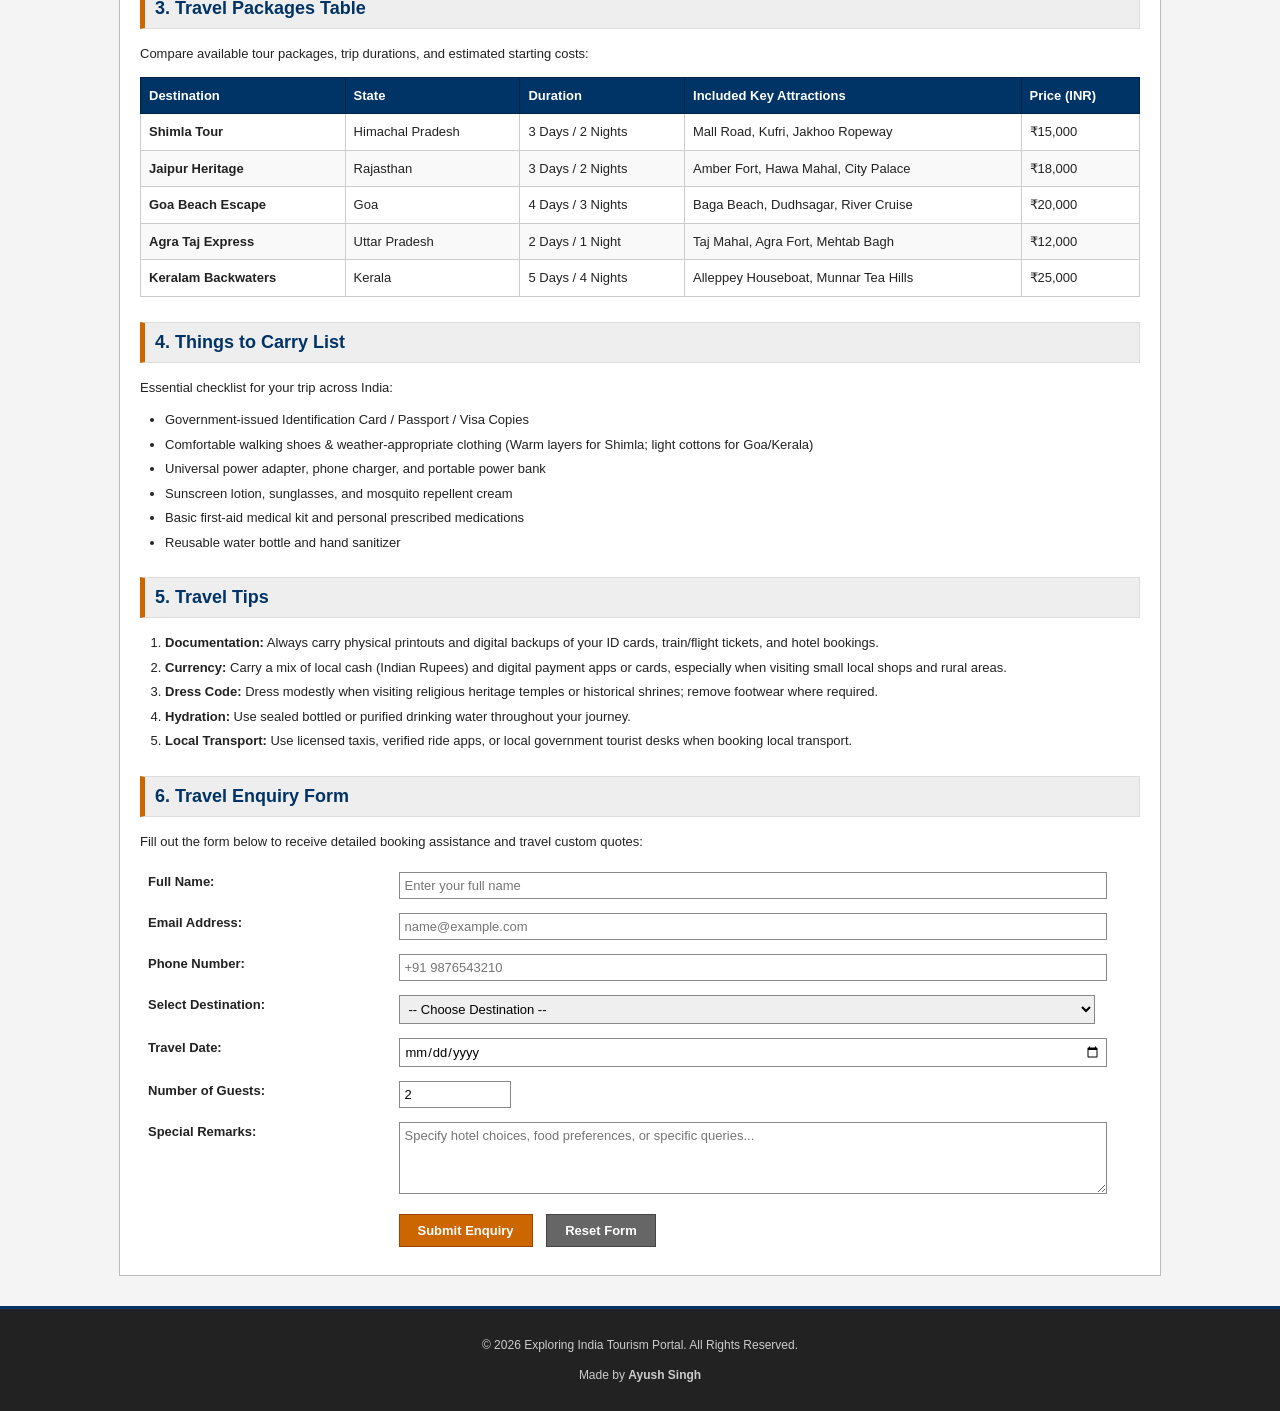
==== commit c59d8727: "auto update" ====
--- a/AWSCloud/MSE-AyushSingh0036.html
+++ b/AWSCloud/MSE-AyushSingh0036.html
@@ -1,143 +1,390 @@
-<!DOCTYPE html> 
-<html> 
-    <head> 
-        <link rel="stylesheet"href="Style.css"/>
-        <title>Travel and Tourism Website</title>
-        <link href="https://encrypted-tbn0.gstatic.com/images?q=tbn:ANd9GcSJ6bYeEQRVwQFHIDJTMjxsYoNL12P91Y7AkafY5y81Lw&s=10" rel="icon">
-    </head> 
-
-<body>  
-
-    
-    <header> 
-        <h1>Exploring India</h1> 
-        <p><i>Exploring the popular destinations in India.</i></p> 
-        <hr> 
-    </header> 
-
-    
-    <section> 
-        <h2>About India</h2> 
-        <p><b>India</b> not just country but a land of diverse cultures, traditions, and breathtaking landscapes.</p> 
-    </section> 
-
-    
-    <section>
-        <h2>Top Travel Destinations</h2> 
-        <hr>
-        <h3>Shimla</h3> 
-        <p><b>State:</b> Himachal Pradesh</p> 
-        <p>Shimla snow-capped mountains pine trees colonial architecture</p> 
-        <p><i>Interesting Fact:</i> Shimla was the summer capital of British India</p> 
-        <img src="https://encrypted-tbn0.gstatic.com/images?q=tbn:ANd9GcSQIQYUCHLscMyW1WJqlYfCLeEUy78O2hTWDSZ9KbaaPQ&s=10" alt="Shimla Image" width="200">
-
+<!DOCTYPE html>
+<html lang="en">
+<head>
+    <meta charset="UTF-8">
+    <meta name="viewport" content="width=device-width, initial-scale=1.0">
+    <title>Exploring India - Travel & Tourism Portal</title>
+    <style>
+        /* Classic Web Styling - Clean, Low-level, Plain CSS Layout */
+        body {
+            font-family: Arial, Helvetica, sans-serif;
+            margin: 0;
+            padding: 0;
+            background-color: #f4f4f4;
+            color: #222222;
+            line-height: 1.5;
+        }
+
+        /* Top Banner Header */
+        #header {
+            background-color: #003366;
+            color: #ffffff;
+            padding: 15px 20px;
+            border-bottom: 4px solid #cc6600;
+        }
+
+        #header h1 {
+            margin: 0;
+            font-size: 26px;
+            font-weight: bold;
+        }
+
+        #header p {
+            margin: 5px 0 0 0;
+            font-size: 13px;
+            color: #ffcc66;
+        }
+
+        /* Navigation Bar */
+        #nav {
+            background-color: #e0e0e0;
+            padding: 8px 20px;
+            border-bottom: 1px solid #cccccc;
+            font-size: 14px;
+        }
+
+        #nav a {
+            color: #003366;
+            text-decoration: none;
+            font-weight: bold;
+            margin-right: 15px;
+        }
+
+        #nav a:hover {
+            text-decoration: underline;
+            color: #cc6600;
+        }
+
+        /* Main Wrapper Container */
+        #container {
+            width: 96%;
+            max-width: 1000px;
+            margin: 15px auto;
+            background-color: #ffffff;
+            border: 1px solid #bbbbbb;
+            padding: 20px;
+        }
+
+        /* Section Headings */
+        h2.section-title {
+            background-color: #eeeeee;
+            color: #003366;
+            padding: 6px 10px;
+            border-left: 5px solid #cc6600;
+            font-size: 18px;
+            margin-top: 25px;
+            margin-bottom: 15px;
+            border-top: 1px solid #dddddd;
+            border-right: 1px solid #dddddd;
+            border-bottom: 1px solid #dddddd;
+        }
+
+        /* Classic Two-Column Section Layout using Basic Divs */
+        .card-row {
+            margin-bottom: 15px;
+            border: 1px solid #cccccc;
+            padding: 12px;
+            background-color: #fafafa;
+        }
+
+        .card-title {
+            font-size: 16px;
+            font-weight: bold;
+            color: #003366;
+            margin-bottom: 4px;
+        }
+
+        .card-subtitle {
+            font-size: 12px;
+            color: #666666;
+            font-style: italic;
+            margin-bottom: 8px;
+        }
+
+        /* Plain Web Tables Layout */
+        table.data-table {
+            width: 100%;
+            border-collapse: collapse;
+            margin-top: 10px;
+            margin-bottom: 15px;
+            font-size: 13px;
+        }
+
+        table.data-table th {
+            background-color: #003366;
+            color: #ffffff;
+            text-align: left;
+            padding: 8px;
+            border: 1px solid #002244;
+        }
+
+        table.data-table td {
+            padding: 8px;
+            border: 1px solid #cccccc;
+        }
+
+        table.data-table tr:nth-child(even) {
+            background-color: #f9f9f9;
+        }
+
+        /* Lists Styling */
+        ul.plain-list, ol.plain-list {
+            margin: 8px 0;
+            padding-left: 25px;
+            font-size: 13px;
+        }
+
+        ul.plain-list li, ol.plain-list li {
+            margin-bottom: 5px;
+        }
+
+        /* Basic Web Form Styling */
+        .form-table {
+            width: 100%;
+            font-size: 13px;
+        }
+
+        .form-table td {
+            padding: 6px;
+            vertical-align: top;
+        }
+
+        .form-input, .form-select, .form-textarea {
+            width: 95%;
+            padding: 5px;
+            border: 1px solid #888888;
+            font-family: Arial, sans-serif;
+            font-size: 13px;
+        }
+
+        .form-submit-btn {
+            background-color: #cc6600;
+            color: #ffffff;
+            border: 1px solid #994400;
+            padding: 8px 18px;
+            font-weight: bold;
+            cursor: pointer;
+            font-size: 13px;
+        }
+
+        .form-submit-btn:hover {
+            background-color: #bb5500;
+        }
+
+        /* Footer Section */
+        #footer {
+            background-color: #222222;
+            color: #cccccc;
+            text-align: center;
+            padding: 15px;
+            font-size: 12px;
+            border-top: 3px solid #003366;
+            margin-top: 30px;
+        }
+
+        #footer a {
+            color: #ffcc66;
+            text-decoration: none;
+        }
+
+        .notice-box {
+            background-color: #ffffcc;
+            border: 1px solid #e6e600;
+            padding: 10px;
+            font-size: 12px;
+            margin-bottom: 15px;
+        }
+    </style>
+</head>
+<body>
+
+    <div id="header">
+        <h1>Exploring India</h1>
+        <p>Official Travel & Tourism Portal — Discover Incredible Destinations & Packages</p>
+    </div>
+
+    <div id="container">
+
+        <div class="notice-box">
+            <b>Welcome Traveler!</b> Explore popular Indian destinations including Shimla, Jaipur, Goa, Agra, and Keralam. View complete itineraries, costs, packing guidance, and submit direct travel queries below.
+        </div>
+
+        <h2 class="section-title" id="destinations">1. Popular Destinations</h2>
+
+        <div class="card-row">
+            <div class="card-title">Shimla</div>
+            <div class="card-subtitle">State: Himachal Pradesh | Best Time: October to June</div>
+            <p><b>Description:</b> Known as the 'Queen of Hills', Shimla features pine-clad mountain slopes, historic colonial architecture, vibrant markets, and snow-capped Himalayan peaks.</p>
+            <p><b>Key Highlights:</b> The Ridge, Mall Road Walk, Kufri Snow Park, Jakhoo Temple Ropeway, and the historic Kalka-Shimla Toy Train ride.</p>
+        </div>
+
+        <div class="card-row">
+            <div class="card-title">Jaipur</div>
+            <div class="card-subtitle">State: Rajasthan | Best Time: October to March</div>
+            <p><b>Description:</b> The Royal 'Pink City' of Rajasthan is renowned for its grand hilltop fortresses, palatial royal residences, traditional folklore, and vibrant handicraft bazaars.</p>
+            <p><b>Key Highlights:</b> Amber Fort, Hawa Mahal (Palace of Winds), City Palace museum, Jantar Mantar observatory, and Chokhi Dhani cultural village.</p>
+        </div>
+
+        <div class="card-row">
+            <div class="card-title">Goa</div>
+            <div class="card-subtitle">State: Goa | Best Time: November to February</div>
+            <p><b>Description:</b> Famous worldwide for its golden sandy beaches, coconut groves, Portuguese heritage, bustling flea markets, and water adventure activities.</p>
+            <p><b>Key Highlights:</b> Baga and Calangute Beaches, Dudhsagar Waterfalls trek, Old Goa Portuguese Cathedrals, and Mandovi River sunset cruise.</p>
+        </div>
+
+        <div class="card-row">
+            <div class="card-title">Agra</div>
+            <div class="card-subtitle">State: Uttar Pradesh | Best Time: October to March</div>
+            <p><b>Description:</b> Located along the Yamuna river, Agra stands as a iconic monument to Mughal architectural genius and historical heritage.</p>
+            <p><b>Key Highlights:</b> Sunrise view of Taj Mahal, Agra Fort UNESCO World Heritage site, Mehtab Bagh gardens, and classic Agra Petha sweet tasting.</p>
+        </div>
+
+        <div class="card-row">
+            <div class="card-title">Keralam (Kerala)</div>
+            <div class="card-subtitle">State: Kerala | Best Time: September to March</div>
+            <p><b>Description:</b> Known as 'God's Own Country', featuring tranquil backwaters, lush green tea garden hills in Munnar, pristine coastal beaches, and traditional Ayurveda wellness.</p>
+            <p><b>Key Highlights:</b> Overnight Alleppey luxury houseboat cruise, Munnar tea plantation tours, authentic Ayurvedic massages, and Kathakali dance performances.</p>
+        </div>
+
+        <h2 class="section-title" id="facts">2. Interesting Facts About India</h2>
+        <ul class="plain-list">
+            <li><b>Architectural Wonder:</b> The Taj Mahal in Agra was constructed using white marble transported from across India and Asia over two decades.</li>
+            <li><b>Kalka-Shimla Railway:</b> The Toy Train route features over 800 bridges and 103 tunnels through scenic Himalayan mountains.</li>
+            <li><b>Lush Hill Stations:</b> Munnar in Keralam contains some of the world's highest tea plantations situated above sea level.</li>
+            <li><b>Living Heritage:</b> Rajasthan's Jaipur is home to the world's largest stone sundial, Jantar Mantar, built in 1734.</li>
+            <li><b>Coastal History:</b> Goa retains over 450 years of Portuguese cultural influence visible in its historic churches and cuisine.</li>
+        </ul>
+
+        <h2 class="section-title" id="packages">3. Travel Packages Table</h2>
+        <p style="font-size: 13px;">Compare available tour packages, trip durations, and estimated starting costs:</p>
         
-        <h3>Jaipur</h3>
-        <p><b>State:</b> Rajasthan</p>
-        <p>Jaipur cosmic city observatory still track stars stone tools</p>
-        <p><i>Interesting Fact:</i> Jaipur is known as the Pink City due to its distinct pink-colored buildings</p>
-        <img src="https://encrypted-tbn0.gstatic.com/images?q=tbn:ANd9GcSQIQYUCHLscMyW1WJqlYfCLeEUy78O2hTWDSZ9KbaaPQ&s=10" alt="Jaipur Image" width="200">
-        
-        <h3>Goa</h3>
-        <p><b>State:</b> Goa</p>
-        <p>Goa beach sun sand coconut palm waves</p>
-        <p><i>Interesting Fact:</i> Goa was a Portuguese colony until 1961</p>
-        <img src="https://encrypted-tbn0.gstatic.com/images?q=tbn:ANd9GcSKAwNaV7VFt0w2VFZ790LnepTZfbwRUGBeBFOl1bVbXg&s=10" alt="Goa Image" width="200">
-
-        
-        <h3>Agra</h3>
-        <p><b>State:</b> Uttar Pradesh</p>
-        <p>Agra marble breath taj mahal glow different time day canvas of love</p>
-        <p><i>Interesting Fact:</i> artisans carved taj mahal with gems that shine under moonlight</p>
-         <img src="https://encrypted-tbn0.gstatic.com/images?q=tbn:ANd9GcQiIC-86JGFHhMkpR0NWvifMB80HJz8tSkKw7OX0kf3Vw&s=10" alt="Agra Image" width="200">
-
-
-        
-        <h3>Keralam</h3>
-        <p><b>State:</b> Kerala</p>
-        <p>Kerala backwaters houseboats coconut palms ayurvedic massage</p>
-        <p><i>Interesting Fact:</i> Kerala is known as "God's Own Country" due to its natural beauty and rich cultural heritage</p>
-         <img src="https://encrypted-tbn0.gstatic.com/images?q=tbn:ANd9GcQJ8JGqbHJ5r1oGcyfe7BsAEGBMFL8Ry5D1r9mjcbN1jw&s=10" alt="Keralam Image" width="200">
-
-    </section>
-
-    
-    <section>
-        <h2>Travel Packages</h2> 
-        <table border="1"> 
-            <tr>
-                <th>Destination</th>
-                <th>Duration</th>
-                <th>Package Type</th>
-                <th>Approx. Cost</th>
-            </tr>
-            <tr>
-                <td>Shimla</td>
-                <td>3 Days</td>
-                <td>Adventure</td>
-                <td>₹15,000</td>
-            </tr>
-            <tr>
-                <td>Goa</td>
-                <td>4 Days</td>
-                <td>Beach</td>
-                <td>₹20,000</td>
-            </tr>
-            <tr>
-                <td>Jaipur</td>
-                <td>3 Days</td>
-                <td>Cultural</td>
-                <td>₹18,000</td>
-            </tr>
-            <tr>
-                <td>Agra</td>
-                <td>2 Days</td>
-                <td>Historical</td>
-                <td>₹12,000</td>
-            </tr>
-            <tr>
-                <td>Keralam</td>
-                <td>5 Days</td>
-                <td>Relaxation</td>
-                <td>₹25,000</td>
+        <table class="data-table">
+            <thead>
+                <tr>
+                    <th>Destination</th>
+                    <th>State</th>
+                    <th>Duration</th>
+                    <th>Included Key Attractions</th>
+                    <th>Price (INR)</th>
+                </tr>
+            </thead>
+            <tbody>
+                <tr>
+                    <td><b>Shimla Tour</b></td>
+                    <td>Himachal Pradesh</td>
+                    <td>3 Days / 2 Nights</td>
+                    <td>Mall Road, Kufri, Jakhoo Ropeway</td>
+                    <td>₹15,000</td>
+                </tr>
+                <tr>
+                    <td><b>Jaipur Heritage</b></td>
+                    <td>Rajasthan</td>
+                    <td>3 Days / 2 Nights</td>
+                    <td>Amber Fort, Hawa Mahal, City Palace</td>
+                    <td>₹18,000</td>
+                </tr>
+                <tr>
+                    <td><b>Goa Beach Escape</b></td>
+                    <td>Goa</td>
+                    <td>4 Days / 3 Nights</td>
+                    <td>Baga Beach, Dudhsagar, River Cruise</td>
+                    <td>₹20,000</td>
+                </tr>
+                <tr>
+                    <td><b>Agra Taj Express</b></td>
+                    <td>Uttar Pradesh</td>
+                    <td>2 Days / 1 Night</td>
+                    <td>Taj Mahal, Agra Fort, Mehtab Bagh</td>
+                    <td>₹12,000</td>
+                </tr>
+                <tr>
+                    <td><b>Keralam Backwaters</b></td>
+                    <td>Kerala</td>
+                    <td>5 Days / 4 Nights</td>
+                    <td>Alleppey Houseboat, Munnar Tea Hills</td>
+                    <td>₹25,000</td>
+                </tr>
+            </tbody>
         </table>
-    </section>
-
-    
-    <section>
-        <h2>Things to Carry</h2>
-        <ul>
-            <li>Comfortable clothing</li>
-            <li>Travel documents</li>
-            <li>Camera</li>
-            <li>First aid kit</li>
-            <li>Snacks and water</li>
+
+        <h2 class="section-title" id="checklist">4. Things to Carry List</h2>
+        <p style="font-size: 13px;">Essential checklist for your trip across India:</p>
+        <ul class="plain-list">
+            <li>Government-issued Identification Card / Passport / Visa Copies</li>
+            <li>Comfortable walking shoes & weather-appropriate clothing (Warm layers for Shimla; light cottons for Goa/Kerala)</li>
+            <li>Universal power adapter, phone charger, and portable power bank</li>
+            <li>Sunscreen lotion, sunglasses, and mosquito repellent cream</li>
+            <li>Basic first-aid medical kit and personal prescribed medications</li>
+            <li>Reusable water bottle and hand sanitizer</li>
         </ul>
 
-        <h2>Travel Tips</h2>
-        <ol>
-            <li>Plan your itinerary in advance.</li>
-            <li>Check the weather conditions of your destination.</li>
-            <li>Respect local customs and traditions.</li>
-            <li>Keep emergency contacts handy.</li>
-            <li>Stay hydrated and take breaks during long journeys.</li>
+        <h2 class="section-title" id="tips">5. Travel Tips</h2>
+        <ol class="plain-list">
+            <li><b>Documentation:</b> Always carry physical printouts and digital backups of your ID cards, train/flight tickets, and hotel bookings.</li>
+            <li><b>Currency:</b> Carry a mix of local cash (Indian Rupees) and digital payment apps or cards, especially when visiting small local shops and rural areas.</li>
+            <li><b>Dress Code:</b> Dress modestly when visiting religious heritage temples or historical shrines; remove footwear where required.</li>
+            <li><b>Hydration:</b> Use sealed bottled or purified drinking water throughout your journey.</li>
+            <li><b>Local Transport:</b> Use licensed taxis, verified ride apps, or local government tourist desks when booking local transport.</li>
         </ol>
-    </section>
-
-    
-    <section>
-        <h2>Travel Enquiry Form</h2>
-        <form>
-            <label>Full Name :</label>
-            <input type="text" name="fullname"><br><br>
-
-            <label>Email :</label>
-            <input type="email" name="email"><br><br>
-            <label>Mobile Number :</label>
-            <input type="tel" name="mobile"><br><br>
-            <label>Message :</label>
-            <textarea name="message"></textarea><br><br>
-            <input type="submit" value="Submit">
+
+        <h2 class="section-title" id="enquiry">6. Travel Enquiry Form</h2>
+        <p style="font-size: 13px;">Fill out the form below to receive detailed booking assistance and travel custom quotes:</p>
+
+        <form action="#" method="get" onsubmit="alert('Thank you! Your travel enquiry has been recorded.'); return false;">
+            <table class="form-table">
+                <tr>
+                    <td width="25%"><b>Full Name:</b></td>
+                    <td><input type="text" name="fullname" class="form-input" required placeholder="Enter your full name"></td>
+                </tr>
+                <tr>
+                    <td><b>Email Address:</b></td>
+                    <td><input type="email" name="email" class="form-input" required placeholder="name@example.com"></td>
+                </tr>
+                <tr>
+                    <td><b>Phone Number:</b></td>
+                    <td><input type="tel" name="phone" class="form-input" required placeholder="+91 9876543210"></td>
+                </tr>
+                <tr>
+                    <td><b>Select Destination:</b></td>
+                    <td>
+                        <select name="destination" class="form-select" required>
+                            <option value="">-- Choose Destination --</option>
+                            <option value="Shimla">Shimla (Himachal Pradesh)</option>
+                            <option value="Jaipur">Jaipur (Rajasthan)</option>
+                            <option value="Goa">Goa (Beaches)</option>
+                            <option value="Agra">Agra (Uttar Pradesh)</option>
+                            <option value="Keralam">Keralam (Kerala)</option>
+                        </select>
+                    </td>
+                </tr>
+                <tr>
+                    <td><b>Travel Date:</b></td>
+                    <td><input type="date" name="travel_date" class="form-input" required></td>
+                </tr>
+                <tr>
+                    <td><b>Number of Guests:</b></td>
+                    <td><input type="number" name="guests" min="1" max="20" value="2" class="form-input" style="width: 100px;"></td>
+                </tr>
+                <tr>
+                    <td><b>Special Remarks:</b></td>
+                    <td><textarea name="remarks" rows="4" class="form-textarea" placeholder="Specify hotel choices, food preferences, or specific queries..."></textarea></td>
+                </tr>
+                <tr>
+                    <td></td>
+                    <td>
+                        <button type="submit" class="form-submit-btn">Submit Enquiry</button>
+                        <button type="reset" class="form-submit-btn" style="background-color: #666666; border-color: #444444; margin-left: 10px;">Reset Form</button>
+                    </td>
+                </tr>
+            </table>
         </form>
-    </section>
-    <p>Made by Ayush Singh</p>
+
+    </div>
+
+    <div id="footer">
+        <p>© 2026 Exploring India Tourism Portal. All Rights Reserved.</p>
+        <p>Made by <b>Ayush Singh</b></p>
+    </div>
+
+</body>
+</html>
